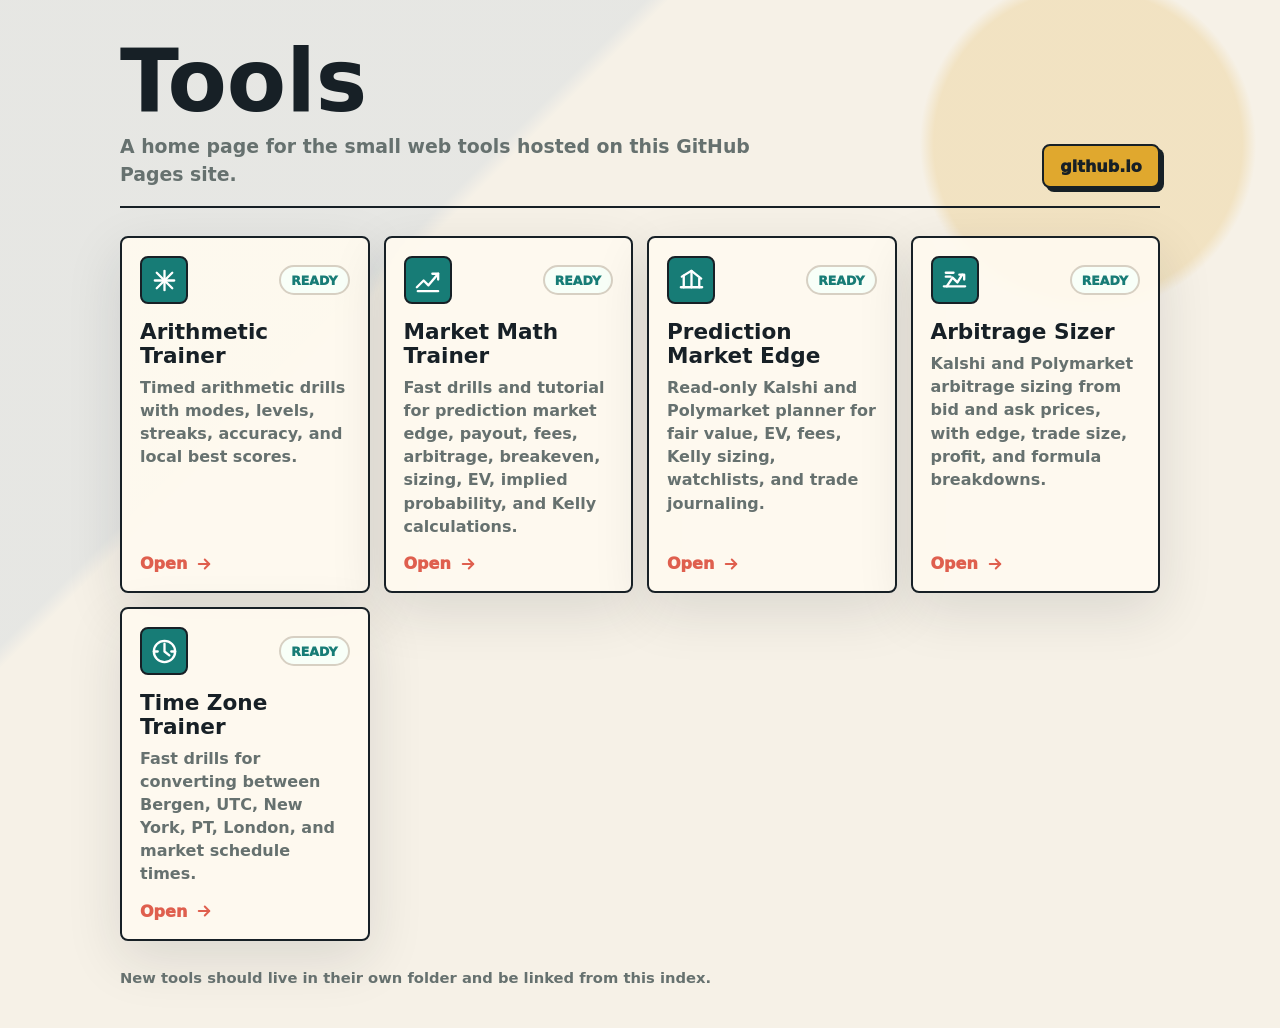
==== index.html @ 2b958c74 "Add arbitrage sizing tool" ====
<!DOCTYPE html>
<html lang="en">
<head>
  <meta charset="UTF-8">
  <meta name="viewport" content="width=device-width, initial-scale=1.0">
  <meta name="theme-color" content="#f6f1e7">
  <title>Tools</title>
  <style>
    :root {
      color-scheme: light;
      --paper: #f6f1e7;
      --panel: #fffaf0;
      --ink: #172026;
      --muted: #66716f;
      --line: #d7d0c3;
      --teal: #177c76;
      --coral: #df5f4e;
      --gold: #e0a82e;
      --blue: #2f6fbb;
      --shadow: 0 18px 55px rgba(23, 32, 38, 0.12);
      --radius: 8px;
    }

    * {
      box-sizing: border-box;
    }

    html {
      min-height: 100%;
      background: var(--paper);
    }

    body {
      min-height: 100vh;
      margin: 0;
      color: var(--ink);
      font-family: Inter, ui-sans-serif, system-ui, -apple-system, BlinkMacSystemFont, "Segoe UI", sans-serif;
      background:
        linear-gradient(135deg, rgba(47, 111, 187, 0.08) 0 28%, transparent 29%),
        radial-gradient(circle at 85% 14%, rgba(224, 168, 46, 0.2) 0 11%, transparent 12%),
        var(--paper);
    }

    a {
      color: inherit;
      text-decoration: none;
    }

    .shell {
      width: min(1040px, calc(100vw - 28px));
      min-height: 100vh;
      margin: 0 auto;
      padding: clamp(18px, 4vw, 42px) 0;
      display: grid;
      grid-template-rows: auto 1fr auto;
      gap: 28px;
    }

    header {
      display: grid;
      grid-template-columns: 1fr auto;
      gap: 18px;
      align-items: end;
      border-bottom: 2px solid var(--ink);
      padding-bottom: 18px;
    }

    h1 {
      margin: 0;
      font-size: clamp(2.2rem, 7vw, 5.4rem);
      line-height: 0.92;
      letter-spacing: 0;
    }

    .subhead {
      margin: 12px 0 0;
      max-width: 640px;
      color: var(--muted);
      font-size: clamp(1rem, 2vw, 1.18rem);
      line-height: 1.45;
      font-weight: 650;
    }

    .badge {
      min-width: 118px;
      min-height: 44px;
      border: 2px solid var(--ink);
      border-radius: var(--radius);
      background: var(--gold);
      display: grid;
      place-items: center;
      padding: 0 14px;
      box-shadow: 4px 4px 0 var(--ink);
      font-weight: 950;
      white-space: nowrap;
    }

    .tools {
      align-self: start;
      display: grid;
      grid-template-columns: repeat(auto-fit, minmax(240px, 1fr));
      gap: 14px;
    }

    .tool {
      min-height: 210px;
      border: 2px solid var(--ink);
      border-radius: var(--radius);
      background: rgba(255, 250, 240, 0.94);
      box-shadow: var(--shadow);
      padding: 18px;
      display: grid;
      grid-template-rows: auto 1fr auto;
      gap: 16px;
      transition: transform 0.16s ease, box-shadow 0.16s ease;
    }

    .tool:hover,
    .tool:focus-visible {
      transform: translateY(-2px);
      box-shadow: 0 22px 65px rgba(23, 32, 38, 0.16);
      outline: none;
    }

    .tool-top {
      display: flex;
      align-items: center;
      justify-content: space-between;
      gap: 12px;
    }

    .icon {
      width: 48px;
      height: 48px;
      border: 2px solid var(--ink);
      border-radius: var(--radius);
      background: var(--teal);
      display: grid;
      place-items: center;
      flex: 0 0 auto;
    }

    .icon svg {
      width: 31px;
      height: 31px;
      stroke: white;
      stroke-width: 2.4;
      fill: none;
      stroke-linecap: round;
      stroke-linejoin: round;
    }

    .status {
      min-height: 30px;
      border: 2px solid var(--line);
      border-radius: 999px;
      padding: 4px 10px;
      color: var(--teal);
      background: #f8fff8;
      font-size: 0.78rem;
      font-weight: 950;
      text-transform: uppercase;
      display: inline-flex;
      align-items: center;
      white-space: nowrap;
    }

    h2 {
      margin: 0;
      font-size: 1.35rem;
      line-height: 1.1;
    }

    .tool p {
      margin: 8px 0 0;
      color: var(--muted);
      line-height: 1.45;
      font-weight: 620;
    }

    .open {
      display: inline-flex;
      align-items: center;
      gap: 8px;
      color: var(--coral);
      font-weight: 950;
    }

    .open svg {
      width: 18px;
      height: 18px;
      stroke: currentColor;
      stroke-width: 2.6;
      fill: none;
      stroke-linecap: round;
      stroke-linejoin: round;
    }

    footer {
      color: var(--muted);
      font-size: 0.92rem;
      font-weight: 650;
    }

    @media (max-width: 680px) {
      header {
        grid-template-columns: 1fr;
      }

      .badge {
        justify-self: start;
      }
    }
  </style>
</head>
<body>
  <main class="shell">
    <header>
      <div>
        <h1>Tools</h1>
        <p class="subhead">A home page for the small web tools hosted on this GitHub Pages site.</p>
      </div>
      <div class="badge">github.io</div>
    </header>

    <section class="tools" aria-label="Available tools">
      <a class="tool" href="./arithmetic-trainer/">
        <div class="tool-top">
          <div class="icon" aria-hidden="true">
            <svg viewBox="0 0 32 32">
              <path d="M6 16h20"></path>
              <path d="M16 6v20"></path>
              <path d="M8 8l16 16"></path>
              <path d="M24 8L8 24"></path>
            </svg>
          </div>
          <span class="status">Ready</span>
        </div>
        <div>
          <h2>Arithmetic Trainer</h2>
          <p>Timed arithmetic drills with modes, levels, streaks, accuracy, and local best scores.</p>
        </div>
        <span class="open">
          Open
          <svg viewBox="0 0 24 24" aria-hidden="true">
            <path d="M5 12h14"></path>
            <path d="M13 6l6 6-6 6"></path>
          </svg>
        </span>
      </a>
      <a class="tool" href="./market-math-trainer/">
        <div class="tool-top">
          <div class="icon" aria-hidden="true">
            <svg viewBox="0 0 32 32">
              <path d="M5 23l7-7 5 5 10-12"></path>
              <path d="M21 9h6v6"></path>
              <path d="M6 27h21"></path>
            </svg>
          </div>
          <span class="status">Ready</span>
        </div>
        <div>
          <h2>Market Math Trainer</h2>
          <p>Fast drills and tutorial for prediction market edge, payout, fees, arbitrage, breakeven, sizing, EV, implied probability, and Kelly calculations.</p>
        </div>
        <span class="open">
          Open
          <svg viewBox="0 0 24 24" aria-hidden="true">
            <path d="M5 12h14"></path>
            <path d="M13 6l6 6-6 6"></path>
          </svg>
        </span>
      </a>
      <a class="tool" href="./prediction-market-edge/">
        <div class="tool-top">
          <div class="icon" aria-hidden="true">
            <svg viewBox="0 0 32 32">
              <path d="M5 23h22"></path>
              <path d="M8 23V11"></path>
              <path d="M16 23V6"></path>
              <path d="M24 23V14"></path>
              <path d="M6 12l10-6 10 8"></path>
            </svg>
          </div>
          <span class="status">Ready</span>
        </div>
        <div>
          <h2>Prediction Market Edge</h2>
          <p>Read-only Kalshi and Polymarket planner for fair value, EV, fees, Kelly sizing, watchlists, and trade journaling.</p>
        </div>
        <span class="open">
          Open
          <svg viewBox="0 0 24 24" aria-hidden="true">
            <path d="M5 12h14"></path>
            <path d="M13 6l6 6-6 6"></path>
          </svg>
        </span>
      </a>
      <a class="tool" href="./arbitrage-sizer/">
        <div class="tool-top">
          <div class="icon" aria-hidden="true">
            <svg viewBox="0 0 32 32">
              <path d="M5 22h22"></path>
              <path d="M8 22l6-9 5 5 5-8"></path>
              <path d="M21 10h5v5"></path>
              <path d="M7 8h8"></path>
              <path d="M7 12h5"></path>
            </svg>
          </div>
          <span class="status">Ready</span>
        </div>
        <div>
          <h2>Arbitrage Sizer</h2>
          <p>Kalshi and Polymarket arbitrage sizing from bid and ask prices, with edge, trade size, profit, and formula breakdowns.</p>
        </div>
        <span class="open">
          Open
          <svg viewBox="0 0 24 24" aria-hidden="true">
            <path d="M5 12h14"></path>
            <path d="M13 6l6 6-6 6"></path>
          </svg>
        </span>
      </a>
      <a class="tool" href="./time-zone-trainer/">
        <div class="tool-top">
          <div class="icon" aria-hidden="true">
            <svg viewBox="0 0 32 32">
              <circle cx="16" cy="16" r="11"></circle>
              <path d="M16 8v8l5 4"></path>
              <path d="M5 16h4"></path>
              <path d="M23 16h4"></path>
            </svg>
          </div>
          <span class="status">Ready</span>
        </div>
        <div>
          <h2>Time Zone Trainer</h2>
          <p>Fast drills for converting between Bergen, UTC, New York, PT, London, and market schedule times.</p>
        </div>
        <span class="open">
          Open
          <svg viewBox="0 0 24 24" aria-hidden="true">
            <path d="M5 12h14"></path>
            <path d="M13 6l6 6-6 6"></path>
          </svg>
        </span>
      </a>
    </section>

    <footer>New tools should live in their own folder and be linked from this index.</footer>
  </main>
</body>
</html>
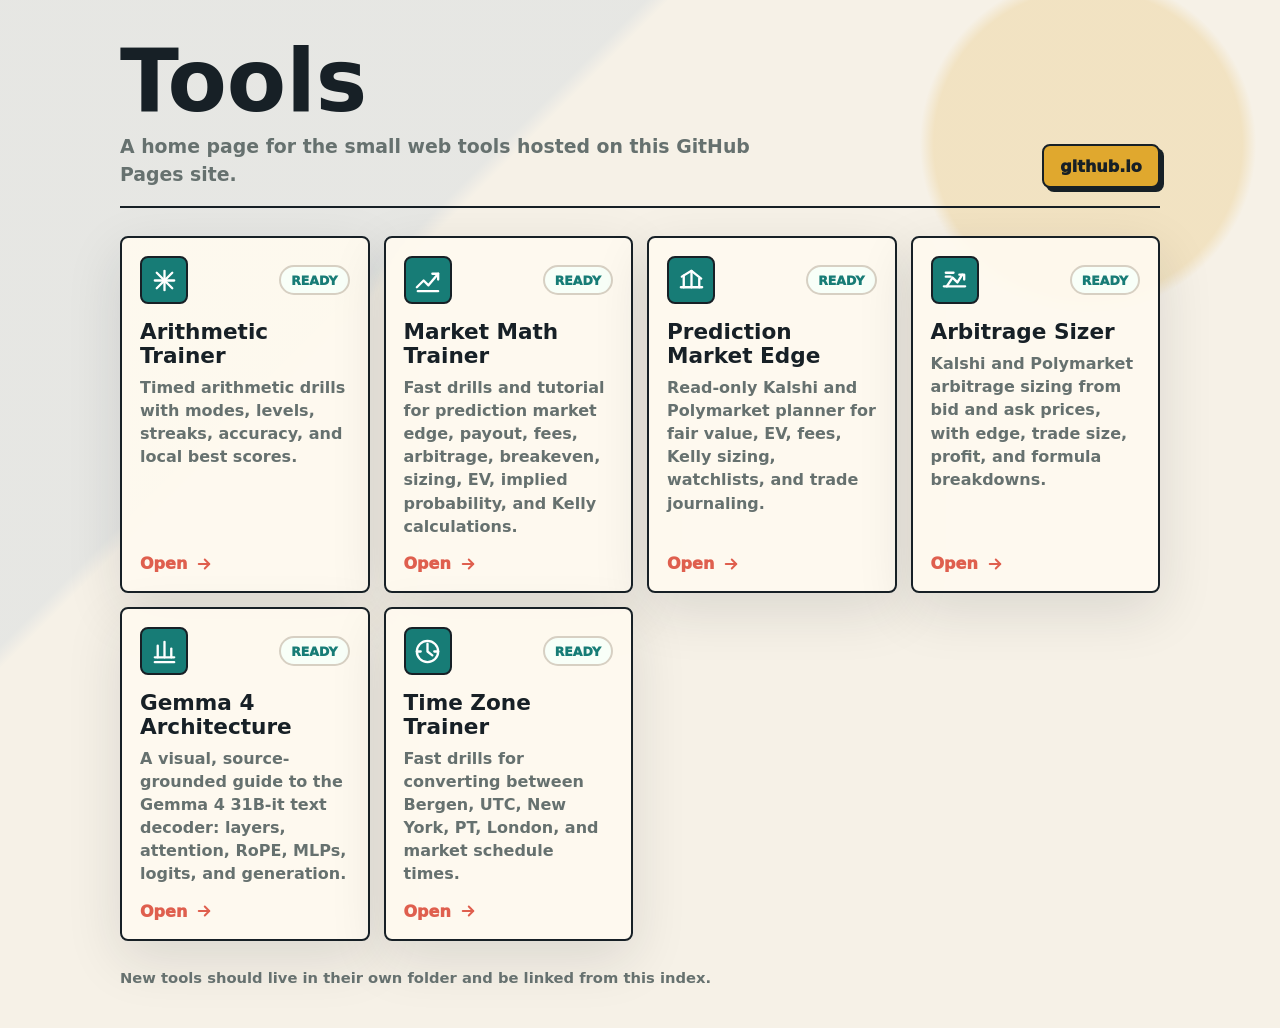
==== commit 64fe481f: "Add Gemma architecture explainer" ====
--- a/index.html
+++ b/index.html
@@ -321,6 +321,31 @@
           </svg>
         </span>
       </a>
+      <a class="tool" href="./gemma-4-31b-architecture/">
+        <div class="tool-top">
+          <div class="icon" aria-hidden="true">
+            <svg viewBox="0 0 32 32">
+              <path d="M6 22h20"></path>
+              <path d="M9 22V10"></path>
+              <path d="M16 22V6"></path>
+              <path d="M23 22V13"></path>
+              <path d="M6 27h20"></path>
+            </svg>
+          </div>
+          <span class="status">Ready</span>
+        </div>
+        <div>
+          <h2>Gemma 4 Architecture</h2>
+          <p>A visual, source-grounded guide to the Gemma 4 31B-it text decoder: layers, attention, RoPE, MLPs, logits, and generation.</p>
+        </div>
+        <span class="open">
+          Open
+          <svg viewBox="0 0 24 24" aria-hidden="true">
+            <path d="M5 12h14"></path>
+            <path d="M13 6l6 6-6 6"></path>
+          </svg>
+        </span>
+      </a>
       <a class="tool" href="./time-zone-trainer/">
         <div class="tool-top">
           <div class="icon" aria-hidden="true">
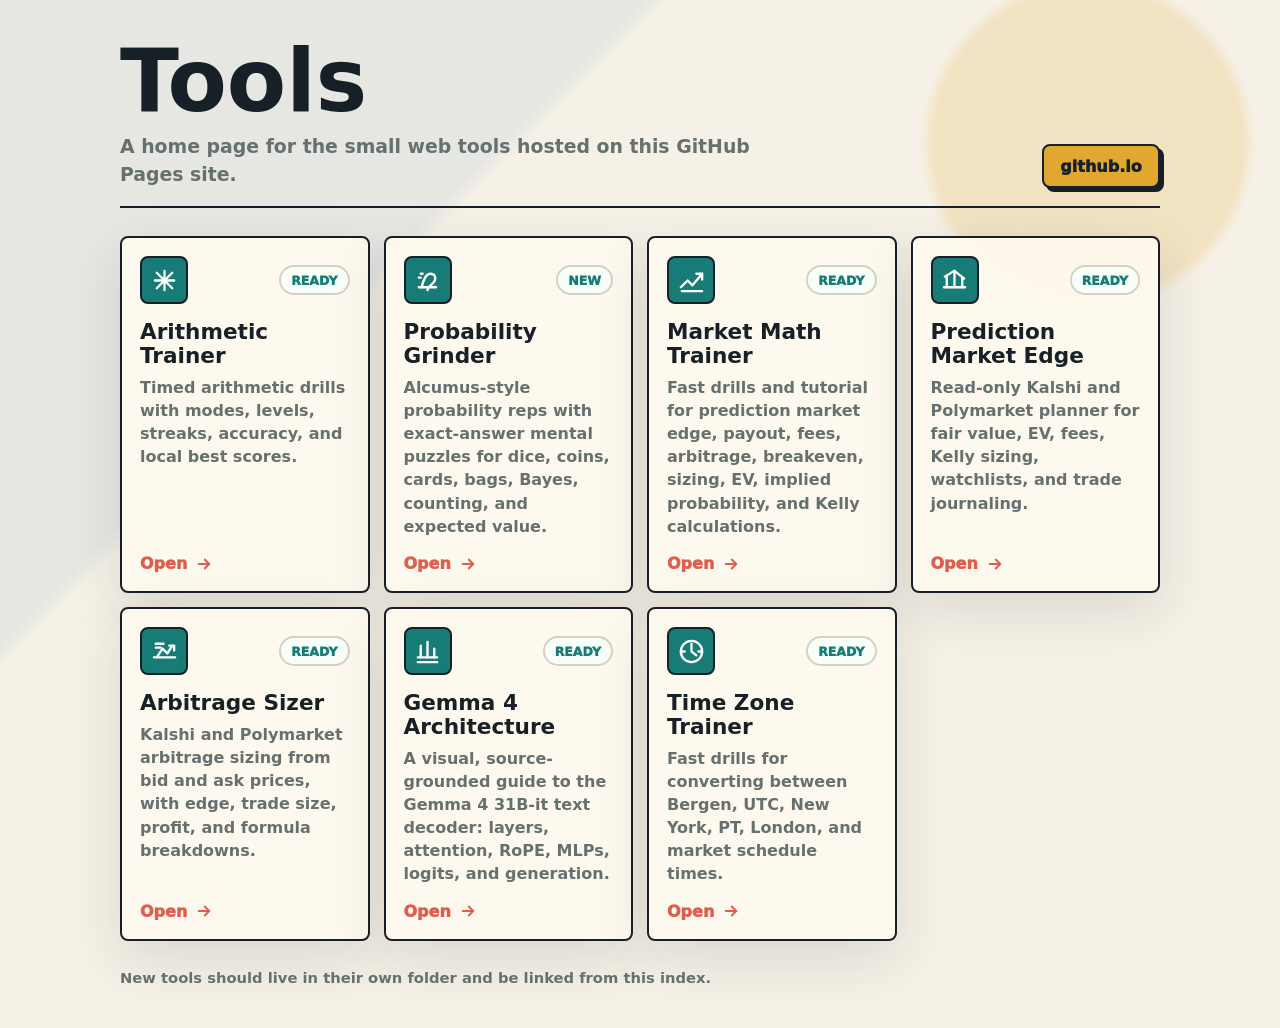
==== commit 176340ae: "Add probability puzzle grinder" ====
--- a/index.html
+++ b/index.html
@@ -4,6 +4,8 @@
   <meta charset="UTF-8">
   <meta name="viewport" content="width=device-width, initial-scale=1.0">
   <meta name="theme-color" content="#f6f1e7">
+  <meta name="description" content="A collection of small static tools for arithmetic practice, probability puzzles, market math, prediction-market analysis, arbitrage sizing, time zones, and architecture notes.">
+  <link rel="icon" href="/favicon.svg" type="image/svg+xml">
   <title>Tools</title>
   <style>
     :root {
@@ -248,6 +250,30 @@
           </svg>
         </span>
       </a>
+      <a class="tool" href="./probability-grinder/">
+        <div class="tool-top">
+          <div class="icon" aria-hidden="true">
+            <svg viewBox="0 0 32 32">
+              <path d="M7 23h18"></path>
+              <path d="M10 23c2-9 5-14 9-14 3 0 5 2 5 5 0 6-8 7-8 12"></path>
+              <path d="M9 9h2"></path>
+              <path d="M7 13h2"></path>
+            </svg>
+          </div>
+          <span class="status">New</span>
+        </div>
+        <div>
+          <h2>Probability Grinder</h2>
+          <p>Alcumus-style probability reps with exact-answer mental puzzles for dice, coins, cards, bags, Bayes, counting, and expected value.</p>
+        </div>
+        <span class="open">
+          Open
+          <svg viewBox="0 0 24 24" aria-hidden="true">
+            <path d="M5 12h14"></path>
+            <path d="M13 6l6 6-6 6"></path>
+          </svg>
+        </span>
+      </a>
       <a class="tool" href="./market-math-trainer/">
         <div class="tool-top">
           <div class="icon" aria-hidden="true">
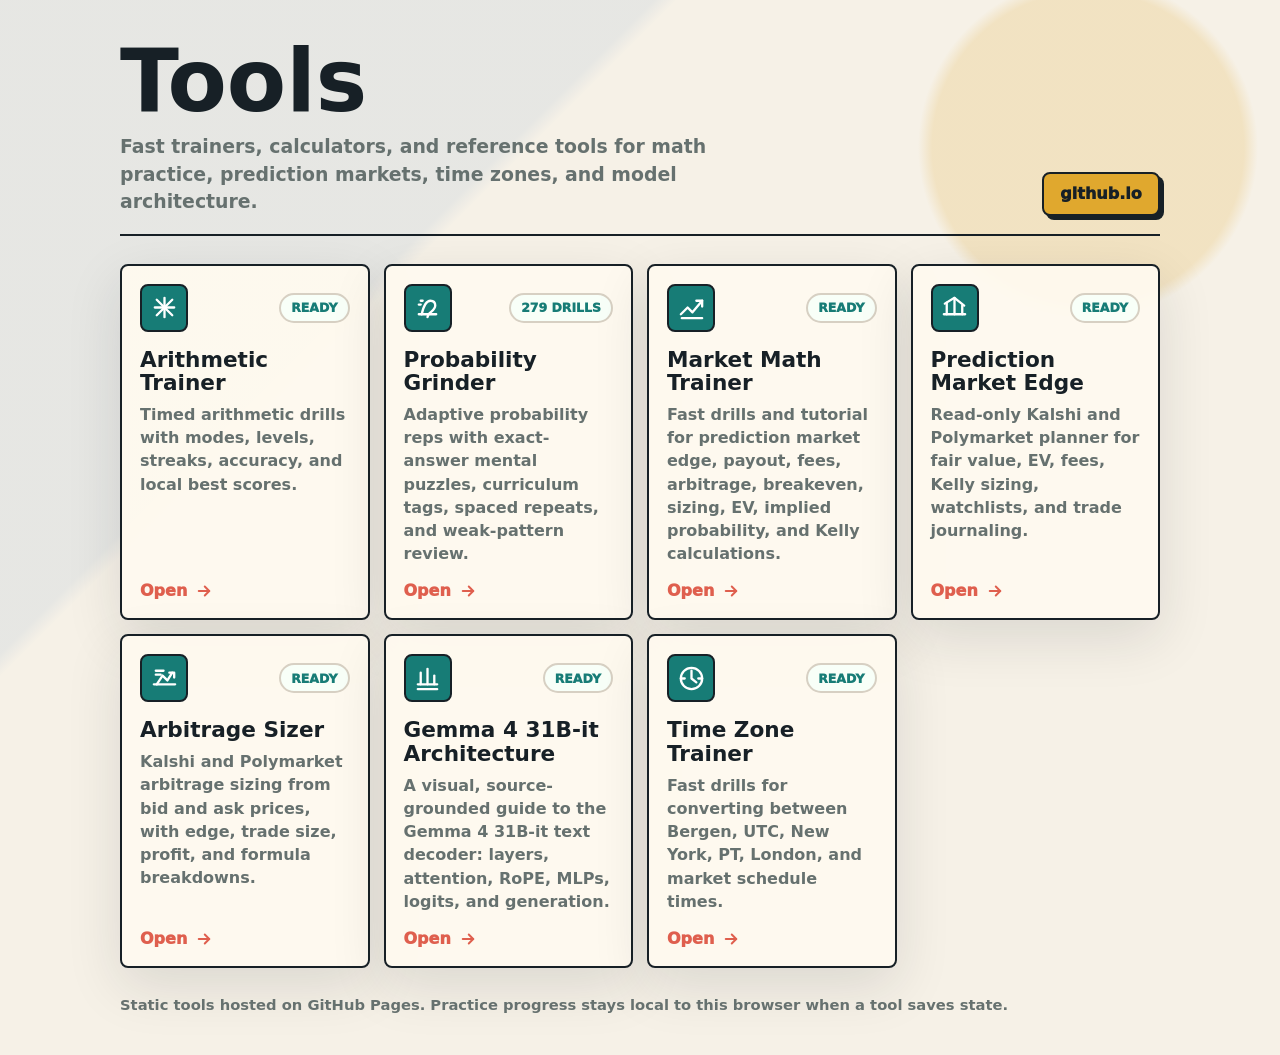
==== commit 6869040e: "Polish homepage copy" ====
--- a/index.html
+++ b/index.html
@@ -4,9 +4,9 @@
   <meta charset="UTF-8">
   <meta name="viewport" content="width=device-width, initial-scale=1.0">
   <meta name="theme-color" content="#f6f1e7">
-  <meta name="description" content="A collection of small static tools for arithmetic practice, probability puzzles, market math, prediction-market analysis, arbitrage sizing, time zones, and architecture notes.">
+  <meta name="description" content="A compact suite of browser tools for arithmetic practice, probability drills, market math, prediction-market analysis, arbitrage sizing, time zones, and architecture notes.">
   <link rel="icon" href="/favicon.svg" type="image/svg+xml">
-  <title>Tools</title>
+  <title>Web Tools</title>
   <style>
     :root {
       color-scheme: light;
@@ -220,7 +220,7 @@
     <header>
       <div>
         <h1>Tools</h1>
-        <p class="subhead">A home page for the small web tools hosted on this GitHub Pages site.</p>
+        <p class="subhead">Fast trainers, calculators, and reference tools for math practice, prediction markets, time zones, and model architecture.</p>
       </div>
       <div class="badge">github.io</div>
     </header>
@@ -260,11 +260,11 @@
               <path d="M7 13h2"></path>
             </svg>
           </div>
-          <span class="status">New</span>
+          <span class="status">279 drills</span>
         </div>
         <div>
           <h2>Probability Grinder</h2>
-          <p>Alcumus-style probability reps with exact-answer mental puzzles for dice, coins, cards, bags, Bayes, counting, and expected value.</p>
+          <p>Adaptive probability reps with exact-answer mental puzzles, curriculum tags, spaced repeats, and weak-pattern review.</p>
         </div>
         <span class="open">
           Open
@@ -361,7 +361,7 @@
           <span class="status">Ready</span>
         </div>
         <div>
-          <h2>Gemma 4 Architecture</h2>
+          <h2>Gemma 4 31B-it Architecture</h2>
           <p>A visual, source-grounded guide to the Gemma 4 31B-it text decoder: layers, attention, RoPE, MLPs, logits, and generation.</p>
         </div>
         <span class="open">
@@ -398,7 +398,7 @@
       </a>
     </section>
 
-    <footer>New tools should live in their own folder and be linked from this index.</footer>
+    <footer>Static tools hosted on GitHub Pages. Practice progress stays local to this browser when a tool saves state.</footer>
   </main>
 </body>
 </html>
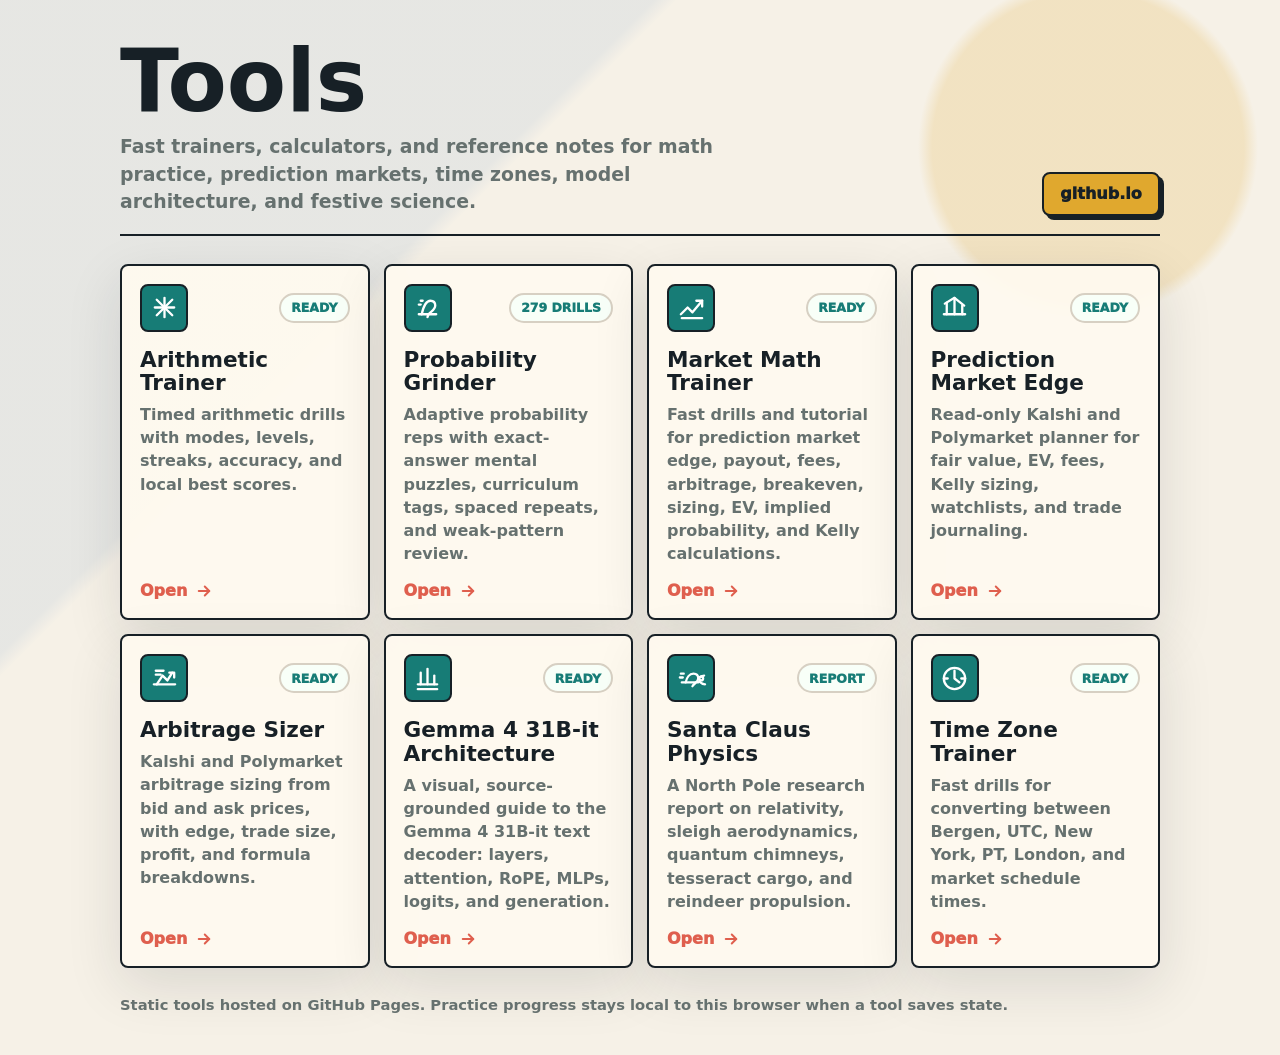
==== commit dd143946: "Add Santa Claus physics page" ====
--- a/index.html
+++ b/index.html
@@ -4,7 +4,7 @@
   <meta charset="UTF-8">
   <meta name="viewport" content="width=device-width, initial-scale=1.0">
   <meta name="theme-color" content="#f6f1e7">
-  <meta name="description" content="A compact suite of browser tools for arithmetic practice, probability drills, market math, prediction-market analysis, arbitrage sizing, time zones, and architecture notes.">
+  <meta name="description" content="A compact suite of browser tools and notes for arithmetic practice, probability drills, market math, prediction-market analysis, arbitrage sizing, time zones, model architecture, and Santa physics.">
   <link rel="icon" href="/favicon.svg" type="image/svg+xml">
   <title>Web Tools</title>
   <style>
@@ -220,7 +220,7 @@
     <header>
       <div>
         <h1>Tools</h1>
-        <p class="subhead">Fast trainers, calculators, and reference tools for math practice, prediction markets, time zones, and model architecture.</p>
+        <p class="subhead">Fast trainers, calculators, and reference notes for math practice, prediction markets, time zones, model architecture, and festive science.</p>
       </div>
       <div class="badge">github.io</div>
     </header>
@@ -372,6 +372,33 @@
           </svg>
         </span>
       </a>
+      <a class="tool" href="./santa-claus-physics/">
+        <div class="tool-top">
+          <div class="icon" aria-hidden="true">
+            <svg viewBox="0 0 32 32">
+              <path d="M6 20h17"></path>
+              <path d="M10 20c1-5 4-9 8-9 3 0 5 2 5 5 0 4-5 5-6 8"></path>
+              <path d="M23 16c2-2 4-3 6-3"></path>
+              <path d="M24 19c2 2 4 3 6 3"></path>
+              <path d="M8 11H5"></path>
+              <path d="M7 15H4"></path>
+              <circle cx="26" cy="16" r="2"></circle>
+            </svg>
+          </div>
+          <span class="status">Report</span>
+        </div>
+        <div>
+          <h2>Santa Claus Physics</h2>
+          <p>A North Pole research report on relativity, sleigh aerodynamics, quantum chimneys, tesseract cargo, and reindeer propulsion.</p>
+        </div>
+        <span class="open">
+          Open
+          <svg viewBox="0 0 24 24" aria-hidden="true">
+            <path d="M5 12h14"></path>
+            <path d="M13 6l6 6-6 6"></path>
+          </svg>
+        </span>
+      </a>
       <a class="tool" href="./time-zone-trainer/">
         <div class="tool-top">
           <div class="icon" aria-hidden="true">
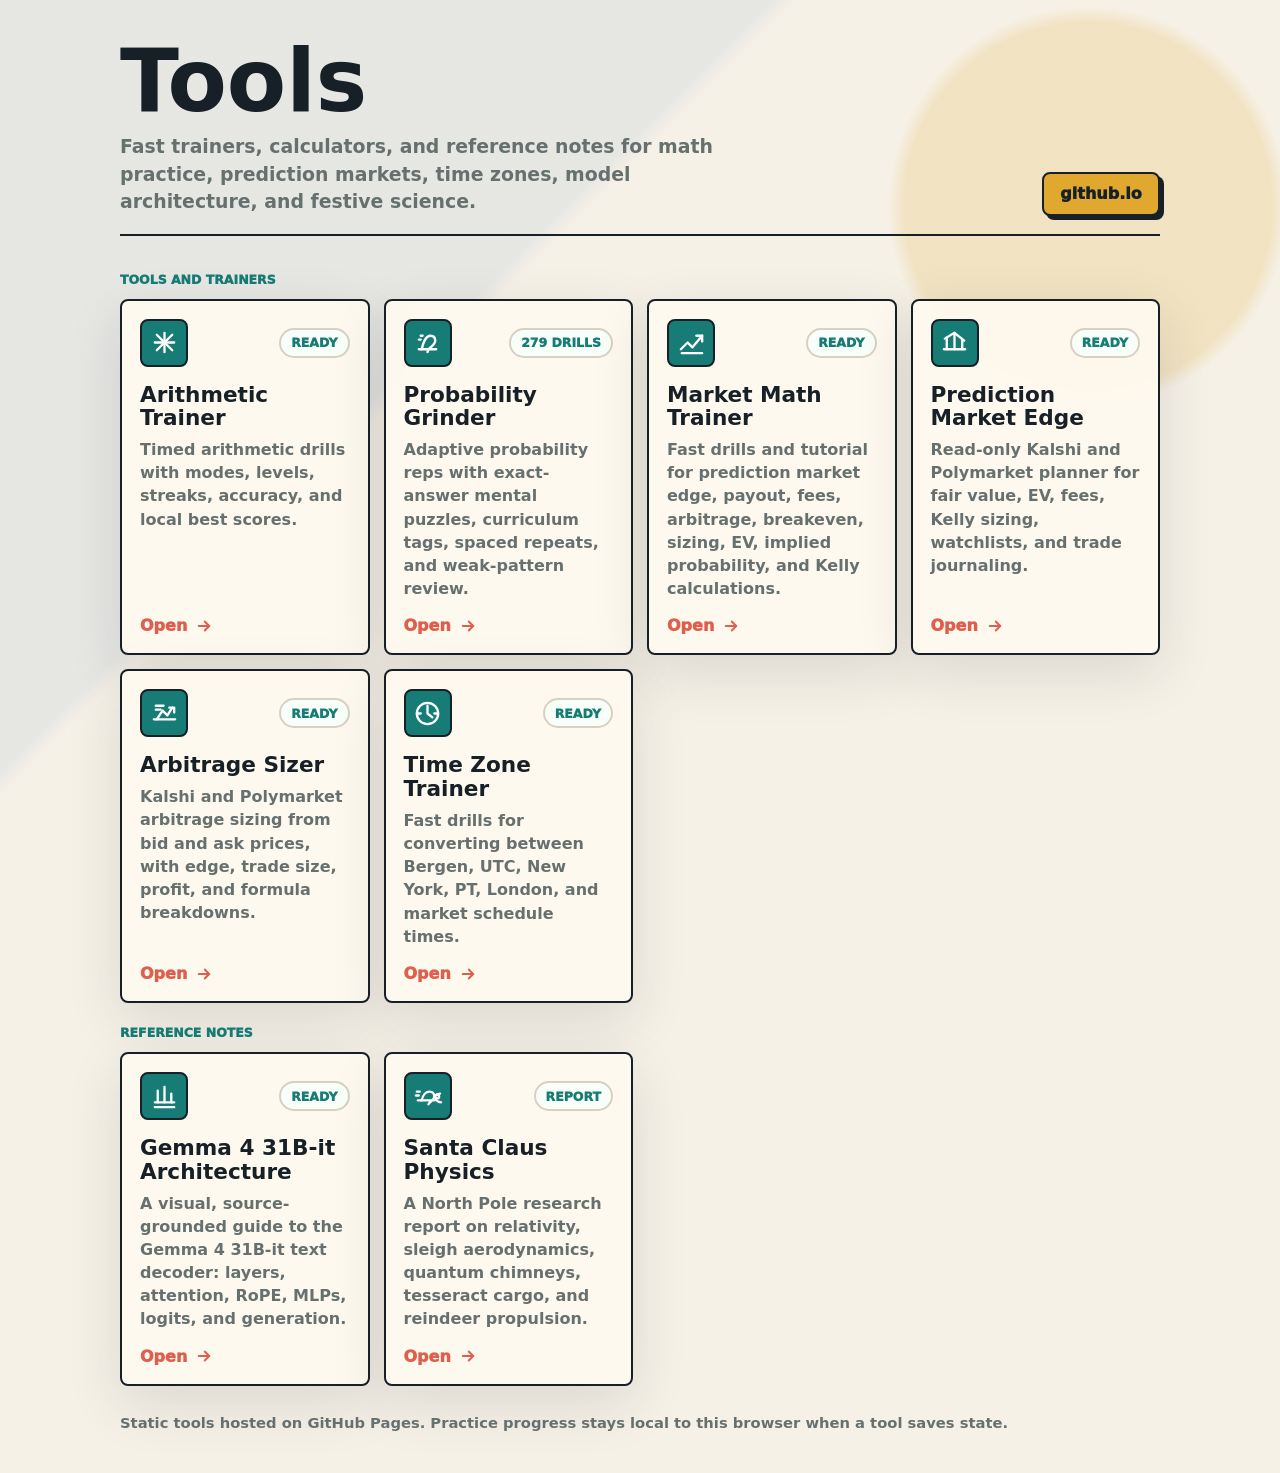
==== commit 92b39696: "Polish homepage organization" ====
--- a/index.html
+++ b/index.html
@@ -104,6 +104,15 @@
       gap: 14px;
     }
 
+    .section-label {
+      grid-column: 1 / -1;
+      margin: 8px 0 -2px;
+      color: var(--teal);
+      font-size: 0.78rem;
+      font-weight: 950;
+      text-transform: uppercase;
+    }
+
     .tool {
       min-height: 210px;
       border: 2px solid var(--ink);
@@ -226,6 +235,7 @@
     </header>
 
     <section class="tools" aria-label="Available tools">
+      <div class="section-label">Tools and trainers</div>
       <a class="tool" href="./arithmetic-trainer/">
         <div class="tool-top">
           <div class="icon" aria-hidden="true">
@@ -347,6 +357,31 @@
           </svg>
         </span>
       </a>
+      <a class="tool" href="./time-zone-trainer/">
+        <div class="tool-top">
+          <div class="icon" aria-hidden="true">
+            <svg viewBox="0 0 32 32">
+              <circle cx="16" cy="16" r="11"></circle>
+              <path d="M16 8v8l5 4"></path>
+              <path d="M5 16h4"></path>
+              <path d="M23 16h4"></path>
+            </svg>
+          </div>
+          <span class="status">Ready</span>
+        </div>
+        <div>
+          <h2>Time Zone Trainer</h2>
+          <p>Fast drills for converting between Bergen, UTC, New York, PT, London, and market schedule times.</p>
+        </div>
+        <span class="open">
+          Open
+          <svg viewBox="0 0 24 24" aria-hidden="true">
+            <path d="M5 12h14"></path>
+            <path d="M13 6l6 6-6 6"></path>
+          </svg>
+        </span>
+      </a>
+      <div class="section-label">Reference notes</div>
       <a class="tool" href="./gemma-4-31b-architecture/">
         <div class="tool-top">
           <div class="icon" aria-hidden="true">
@@ -399,30 +434,6 @@
           </svg>
         </span>
       </a>
-      <a class="tool" href="./time-zone-trainer/">
-        <div class="tool-top">
-          <div class="icon" aria-hidden="true">
-            <svg viewBox="0 0 32 32">
-              <circle cx="16" cy="16" r="11"></circle>
-              <path d="M16 8v8l5 4"></path>
-              <path d="M5 16h4"></path>
-              <path d="M23 16h4"></path>
-            </svg>
-          </div>
-          <span class="status">Ready</span>
-        </div>
-        <div>
-          <h2>Time Zone Trainer</h2>
-          <p>Fast drills for converting between Bergen, UTC, New York, PT, London, and market schedule times.</p>
-        </div>
-        <span class="open">
-          Open
-          <svg viewBox="0 0 24 24" aria-hidden="true">
-            <path d="M5 12h14"></path>
-            <path d="M13 6l6 6-6 6"></path>
-          </svg>
-        </span>
-      </a>
     </section>
 
     <footer>Static tools hosted on GitHub Pages. Practice progress stays local to this browser when a tool saves state.</footer>
